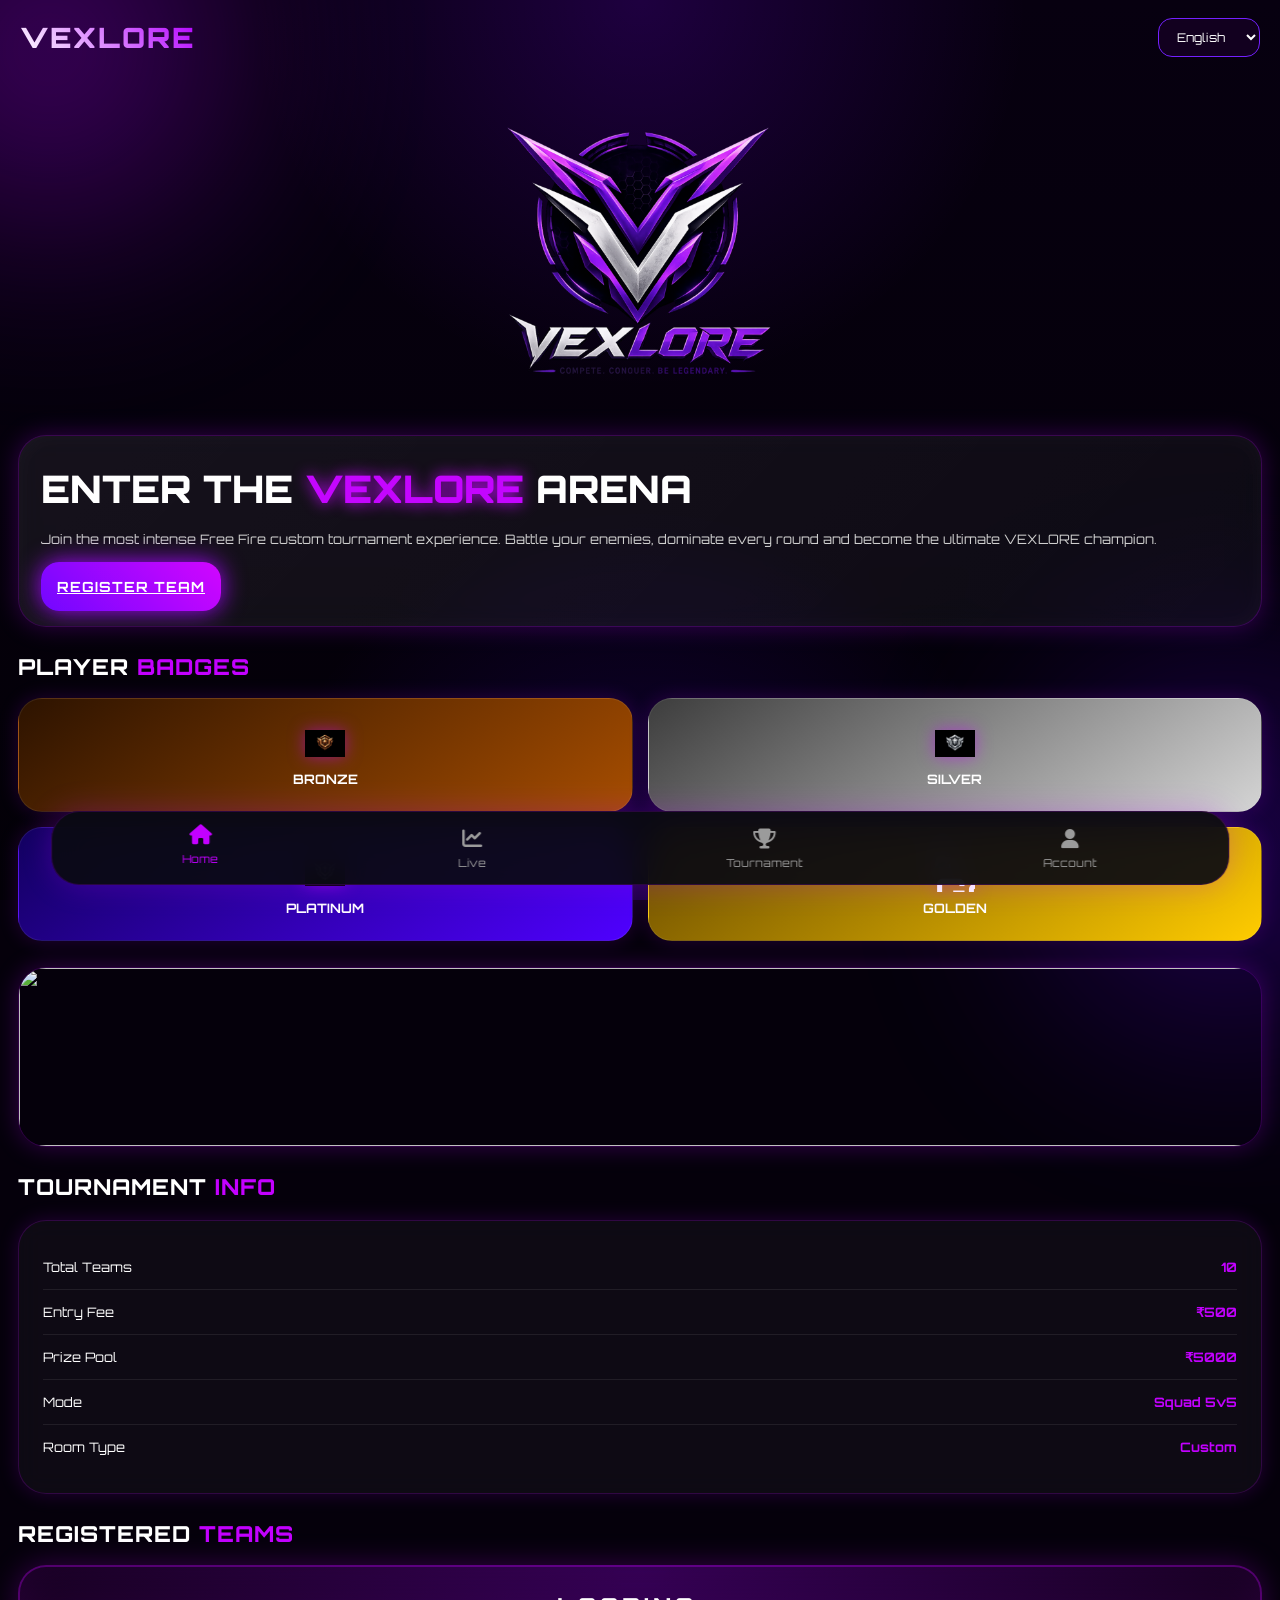
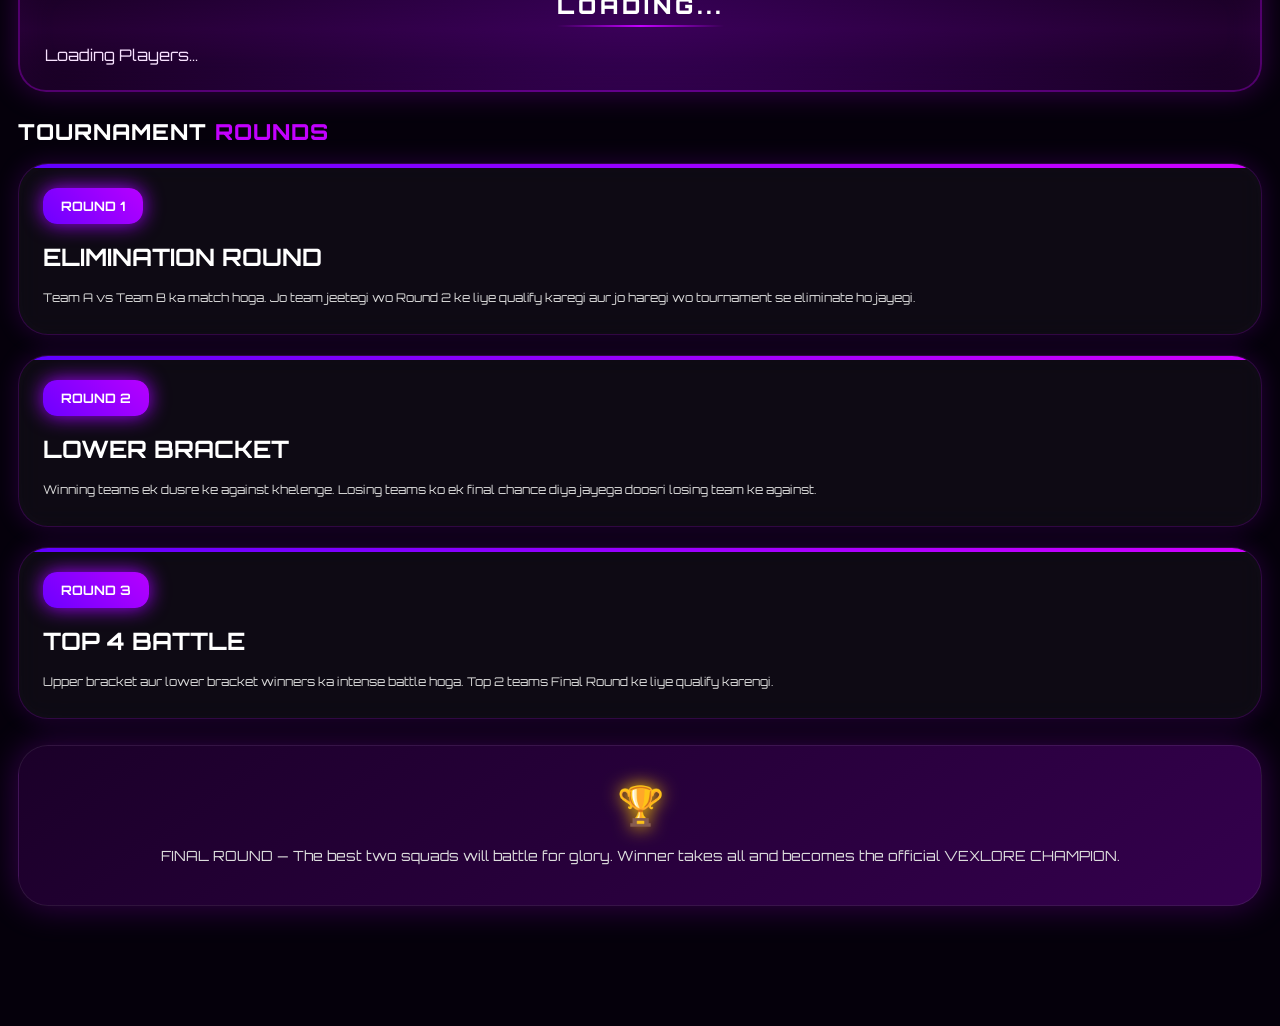
==== index.html @ e5bc8c14 "Add files via upload" ====
<!DOCTYPE html>
<html lang="en">
<head>
<link rel="stylesheet" href="style.css">
<link rel="stylesheet" href="player.css">

<link rel="stylesheet" href="https://cdnjs.cloudflare.com/ajax/libs/font-awesome/6.5.2/css/all.min.css">

<meta charset="UTF-8">
<meta name="viewport" content="width=device-width, initial-scale=1.0">

<title>VEXLORE Tournament</title>

<link href="https://fonts.googleapis.com/css2?family=Orbitron:wght@400;600;700;800;900&display=swap" rel="stylesheet">
</head>

<body>

<div class="glow1"></div>
<div class="glow2"></div>

<!-- HEADER -->

<header>

<div class="logo-text">VEXLORE</div>

<select class="lang-btn">
<option>English</option>
<option>Hinglish</option>
<option>Urdu</option>
</select>

</header>

<!-- LOGO -->

<div class="logo-box">
<img src="logo1.png" alt="logo">
</div>

<div class="main">

<!-- HERO -->

<section class="hero">

<h1>
ENTER THE <span>VEXLORE</span> ARENA
</h1>

<p>
Join the most intense Free Fire custom tournament experience. Battle your enemies, dominate every round and become the ultimate VEXLORE champion.
</p>

<a href="live_control.html" class="hero-btn">
REGISTER TEAM
</a>

</section>

<!-- BADGES -->

<section class="section">

<h2 class="section-title">
PLAYER <span>BADGES</span>
</h2>

<div class="badges">

<div class="badge bronze">
  <img src="bronze.png" alt="Bronze Badge" class="badge-icon">
  BRONZE
</div>

<div class="badge silver">
  <img src="silver.png" alt="Silver Badge" class="badge-icon">
  SILVER
</div>

<div class="badge platinum">
  <img src="platinum.png" alt="Platinum Badge" class="badge-icon">
  PLATINUM
</div>

<div class="badge gold">
  <img src="gold.png" alt="Gold Badge" class="badge-icon">
  GOLDEN
</div>

</div>

</section>

<!-- BANNER SLIDER -->

<section class="section">

<div class="banner-slider">

<div class="slides">

<div class="slide">
<img src="https://images.unsplash.com/photo-1542751371-adc38448a05e?w=1200" alt="">
</div>

<div class="slide">
<img src="https://images.unsplash.com/photo-1511512578047-dfb367046420?w=1200" alt="">
</div>

<div class="slide">
<img src="https://images.unsplash.com/photo-1493711662062-fa541adb3fc8?w=1200" alt="">
</div>

</div>

</div>

</section>



<!-- INFO -->

<section class="section">

<h2 class="section-title">
TOURNAMENT <span>INFO</span>
</h2>

<div class="info-box">

<div class="info-row">
<p>Total Teams</p>
<span>10</span>
</div>

<div class="info-row">
<p>Entry Fee</p>
<span>₹500</span>
</div>

<div class="info-row">
<p>Prize Pool</p>
<span>₹5000</span>
</div>

<div class="info-row">
<p>Mode</p>
<span>Squad 5v5</span>
</div>

<div class="info-row">
<p>Room Type</p>
<span>Custom</span>
</div>

</div>

</section>
<section class="section">

<h2 class="section-title">
REGISTERED <span>TEAMS</span>
</h2>

<div class="live-team-board">

<div class="team-header">
<h3 id="teamName">Loading...</h3>
</div>

<div id="playersList" class="players-list">

<p>Loading Players...</p>

</div>

</div>

</section>





<!-- ROUNDS -->

<section class="section">

<h2 class="section-title">
TOURNAMENT <span>ROUNDS</span>
</h2>

<div class="rounds">

<div class="round-card">

<div class="round-number">
ROUND 1
</div>

<h2>ELIMINATION ROUND</h2>

<p>
Team A vs Team B ka match hoga. Jo team jeetegi wo Round 2 ke liye qualify karegi aur jo haregi wo tournament se eliminate ho jayegi.
</p>

</div>

<div class="round-card">

<div class="round-number">
ROUND 2
</div>

<h2>LOWER BRACKET</h2>

<p>
Winning teams ek dusre ke against khelenge. Losing teams ko ek final chance diya jayega doosri losing team ke against.
</p>

</div>

<div class="round-card">

<div class="round-number">
ROUND 3
</div>

<h2>TOP 4 BATTLE</h2>

<p>
Upper bracket aur lower bracket winners ka intense battle hoga. Top 2 teams Final Round ke liye qualify karengi.
</p>

</div>

</div>

</section>

<!-- FINAL -->

<section class="section">

<div class="final-box">

<h2>🏆</h2>

<p>
FINAL ROUND — The best two squads will battle for glory. Winner takes all and becomes the official VEXLORE CHAMPION.
</p>

</div>

</section>

</div>

<div class="bottom-nav">

<a href="index.html" class="nav-item active">
<div class="nav-icon">
<i class="fa-solid fa-house"></i>
</div>
<p>Home</p>
</a>

<a href="live.html" class="nav-item">
<div class="nav-icon">
<i class="fa-solid fa-chart-line"></i>
</div>
<p>Live</p>
</a>

<a href="tournament.html" class="nav-item">
<div class="nav-icon">
<i class="fa-solid fa-trophy"></i>
</div>
<p>Tournament</p>
</a>

<a href="account.html" class="nav-item">
<div class="nav-icon">
<i class="fa-solid fa-user"></i>
</div>
<p>Account</p>
</a>

</div>

</div>
<script src="https://cdn.jsdelivr.net/npm/@supabase/supabase-js@2"></script>

<script src="index.js"></script>

</body>
</html>
---- style.css ----
*{
margin:0;
padding:0;
box-sizing:border-box;
font-family:'Orbitron',sans-serif;
}

body{
background:#05000b;
color:#fff;
overflow-x:hidden;
padding-bottom:120px;
}

/* BACKGROUND */

body::before{
content:'';
position:fixed;
inset:0;
background:
radial-gradient(circle at top,#7b00ff33,transparent 35%),
radial-gradient(circle at bottom,#4b00ff33,transparent 35%),
linear-gradient(180deg,#070010,#030007);
z-index:-3;
}

body::after{
content:'';
position:fixed;
inset:0;
background:url('https://www.transparenttextures.com/patterns/stardust.png');
opacity:.08;
z-index:-2;
}

/* GLOW */

.glow1,.glow2{
position:fixed;
width:300px;
height:300px;
border-radius:50%;
filter:blur(120px);
z-index:-1;
}

.glow1{
top:-100px;
left:-100px;
background:#ae00ff;
opacity:.45;
}

.glow2{
bottom:-100px;
right:-100px;
background:#5e00ff;
opacity:.4;
}

/* HEADER */

header{
padding:18px 20px;
display:flex;
justify-content:space-between;
align-items:center;
}

.logo-text{
font-size:28px;
font-weight:900;
background:linear-gradient(45deg,#ffffff,#b300ff);
-webkit-background-clip:text;
-webkit-text-fill-color:transparent;
letter-spacing:2px;
}

.lang-btn{
background:#12001f;
border:1px solid #7420ff;
color:#fff;
padding:10px 14px;
border-radius:14px;
outline:none;
font-size:12px;
}

/* LOGO */

.logo-box{
padding:10px 20px 20px;
display:flex;
justify-content:center;
align-items:center;
}

.logo-box{
display:flex;
justify-content:center;
align-items:center;
position:relative;
}

.logo-box img{
width:100%;
max-width:330px;
animation:logoGlow 3s ease-in-out infinite;
}

@keyframes logoGlow{

0%{
transform:scale(1);
filter:
drop-shadow(0 0 10px #b300ff)
drop-shadow(0 0 20px #b300ff);
}

50%{
transform:scale(1.04);
filter:
drop-shadow(0 0 25px #c300ff)
drop-shadow(0 0 50px #c300ff)
drop-shadow(0 0 80px #8a2be2);
}

100%{
transform:scale(1);
filter:
drop-shadow(0 0 10px #b300ff)
drop-shadow(0 0 20px #b300ff);
}

}


/* MAIN WRAPPER */

.main{
padding:0 18px;
}

/* HERO */

.hero{
position:relative;
background:rgba(255,255,255,.04);
border:1px solid rgba(183,0,255,.25);
border-radius:28px;
padding:30px 22px;
overflow:hidden;
box-shadow:
0 0 25px rgba(183,0,255,.25),
inset 0 0 25px rgba(255,255,255,.03);
backdrop-filter:blur(14px);
}

.hero::before{
content:'';
position:absolute;
inset:0;
background:linear-gradient(135deg,#ffffff08,transparent);
pointer-events:none;
}

.hero h1{
font-size:38px;
line-height:1.2;
margin-bottom:15px;
font-weight:900;
}

.hero h1 span{
color:#c300ff;
text-shadow:0 0 15px #c300ff;
}

.hero p{
font-size:13px;
line-height:1.9;
color:#cfcfcf;
margin-bottom:25px;
}

.hero-btn{
width:100%;
padding:16px;
border:none;
border-radius:18px;
font-size:14px;
font-weight:700;
letter-spacing:1px;
color:white;
background:linear-gradient(45deg,#6e00ff,#d100ff);
box-shadow:0 0 25px #a200ff;
}

/* SECTION */

.section{
margin-top:26px;
}

.section-title{
font-size:22px;
font-weight:800;
margin-bottom:18px;
letter-spacing:1px;
}

.section-title span{
color:#c300ff;
}

/* BADGES */

.badges{
display:grid;
grid-template-columns:1fr 1fr;
gap:15px;
}

.badge{
padding:24px 10px;
border-radius:24px;
text-align:center;
font-size:13px;
font-weight:700;
border:1px solid rgba(255,255,255,.08);
box-shadow:0 0 20px rgba(183,0,255,.18);
}

.badge-icon{
font-size:38px;
margin-bottom:12px;
display:block;
}

.bronze{
background:linear-gradient(145deg,#2d1300,#a64d00);
}

.silver{
background:linear-gradient(145deg,#3d3d3d,#d4d4d4);
color:#111;
}

.platinum{
background:linear-gradient(145deg,#12005f,#4f00ff);
}

.gold{
background:linear-gradient(145deg,#6a4b00,#ffcc00);
color:#111;
}

/* INFO BOX */

.info-box{
margin-top:20px;
background:rgba(255,255,255,.04);
border:1px solid rgba(183,0,255,.2);
border-radius:28px;
padding:24px;
backdrop-filter:blur(12px);
box-shadow:0 0 20px rgba(183,0,255,.18);
}

.info-row{
display:flex;
justify-content:space-between;
padding:14px 0;
border-bottom:1px solid rgba(255,255,255,.08);
font-size:13px;
}

.info-row:last-child{
border:none;
}

.info-row span{
color:#c300ff;
font-weight:700;
}

/* ROUND CARDS */

.rounds{
display:flex;
flex-direction:column;
gap:20px;
margin-top:15px;
}

.round-card{
position:relative;
background:rgba(255,255,255,.04);
border:1px solid rgba(183,0,255,.2);
border-radius:30px;
padding:24px;
overflow:hidden;
backdrop-filter:blur(12px);
box-shadow:
0 0 25px rgba(183,0,255,.18),
inset 0 0 20px rgba(255,255,255,.02);
}

.round-card::before{
content:'';
position:absolute;
top:0;
left:0;
width:100%;
height:4px;
background:linear-gradient(90deg,#5f00ff,#d100ff);
}

.round-number{
display:inline-block;
padding:10px 18px;
border-radius:14px;
background:linear-gradient(45deg,#6d00ff,#b700ff);
font-size:13px;
font-weight:700;
margin-bottom:18px;
box-shadow:0 0 20px #a200ff;
}

.round-card h2{
font-size:24px;
margin-bottom:14px;
}

.round-card p{
font-size:12px;
line-height:2;
color:#d7d7d7;
}

/* FINAL BOX */

.final-box{
margin-top:25px;
padding:35px 20px;
border-radius:30px;
background:linear-gradient(145deg,#1b0029,#34004d);
border:1px solid rgba(255,255,255,.08);
text-align:center;
box-shadow:0 0 35px rgba(183,0,255,.28);
}

.final-box h2{
font-size:38px;
margin-bottom:15px;
color:#ffcc00;
text-shadow:0 0 18px #ffcc00;
}

.final-box p{
font-size:14px;
color:#ddd;
line-height:1.9;
}

/* BOTTOM NAV */

.bottom-nav{
position:fixed;
left:50%;
bottom:15px;
transform:translateX(-50%);
width:92%;
padding:14px 10px;
border-radius:28px;
background:rgba(10,10,18,.92);
backdrop-filter:blur(16px);
display:flex;
justify-content:space-around;
align-items:center;
border:1px solid rgba(183,0,255,.18);
box-shadow:0 0 30px rgba(183,0,255,.25);
}

.nav-item{
text-decoration:none;
display:flex;
flex-direction:column;
align-items:center;
font-size:11px;
color:#9b9b9b;
transition:.3s;
}

.nav-item:visited{
color:#9b9b9b;
}

.nav-item:hover{
color:#c300ff;
}

.nav-item.active{
color:#c300ff;
transform:translateY(-4px);
}

.nav-icon{
font-size:20px;
margin-bottom:5px;
}

/* RESPONSIVE */

@media(max-width:400px){

.hero h1{
font-size:31px;
}

.section-title{
font-size:20px;
}

}

/* BANNER SLIDER */

.banner-slider{
margin-top:26px;
width:100%;
height:180px;
border-radius:28px;
overflow:hidden;
position:relative;
border:1px solid rgba(183,0,255,.25);
box-shadow:0 0 25px rgba(183,0,255,.25);
}

.slides{
display:flex;
width:300%;
height:100%;
animation:slide 12s infinite;
}

.slide{
width:100%;
flex-shrink:0;
}

.slide img{
width:100%;
height:100%;
object-fit:cover;
display:block;
}

@keyframes slide{
0%,25%{
transform:translateX(0);
}
33%,58%{
transform:translateX(-100%);
}
66%,91%{
transform:translateX(-200%);
}
100%{
transform:translateX(0);
}
}
---- player.css ----
.live-team-board{
background: radial-gradient(circle at top, rgba(40,0,70,.9), rgba(5,0,10,.95));
border: 2px solid rgba(195,0,255,.4);
border-radius: 28px;
padding: 25px;
overflow: hidden;
backdrop-filter: blur(25px);
box-shadow:
0 0 30px rgba(195,0,255,.25),
inset 0 0 40px rgba(195,0,255,.08);
position: relative;
}

/* ENERGY SCAN LINE (GAME EFFECT) */
.live-team-board::before{
content:"";
position:absolute;
top:-50%;
left:0;
width:100%;
height:200%;
background: linear-gradient(
180deg,
transparent,
rgba(195,0,255,.15),
transparent
);
animation: scanMove 3s linear infinite;
}

@keyframes scanMove{
0%{transform: translateY(-100%);}
100%{transform: translateY(100%);}
}

/* TOP TITLE BAR STYLE */
.team-header{
text-align:center;
margin-bottom:18px;
position:relative;
}

.team-header h3{
font-size:22px;
font-weight:900;
color:#fff;
letter-spacing:4px;
text-transform:uppercase;
position:relative;
display:inline-block;
}

/* glowing underline like game HUD */
.team-header h3::after{
content:"";
display:block;
height:2px;
width:100%;
background: linear-gradient(90deg, transparent, #c300ff, transparent);
margin-top:6px;
animation: lineGlow 2s infinite;
}

@keyframes lineGlow{
0%,100%{opacity:.4;}
50%{opacity:1;}
}

/* PLAYERS AREA */
.players-list{
display:flex;
flex-direction:column;
gap:12px;
}

/* PLAYER CARD (GAME STYLE) */
.player-item{
padding:14px 16px;
border-radius:10px;
background: rgba(10,0,25,.85);
border-left: 4px solid #c300ff;
box-shadow: inset 0 0 20px rgba(195,0,255,.08);
transition:0.2s ease;
position:relative;
overflow:hidden;
}

/* moving highlight like game UI */
.player-item::after{
content:"";
position:absolute;
top:0;
left:-100%;
width:60%;
height:100%;
background: linear-gradient(
90deg,
transparent,
rgba(195,0,255,.25),
transparent
);
animation: shine 2.5s infinite;
}

@keyframes shine{
0%{left:-100%;}
100%{left:200%;}
}

/* hover like selection in game */
.player-item:hover{
transform: scale(1.02);
border-left-color:#ff00ff;
box-shadow: 0 0 20px rgba(195,0,255,.3);
}

.player-item h4{
color:#fff;
font-size:15px;
margin-bottom:3px;
}

.player-item p{
font-size:12px;
color:#cfcfcf;
margin:2px 0;
}




.badge-icon{
  width:40px;
  height:40px;
  display:block;
  margin:0 auto 8px auto;
  object-fit:contain;
  filter: drop-shadow(0 0 8px rgba(195,0,255,.5));
}

.badge{
  text-align:center;
  font-weight:700;
  color:#fff;
}
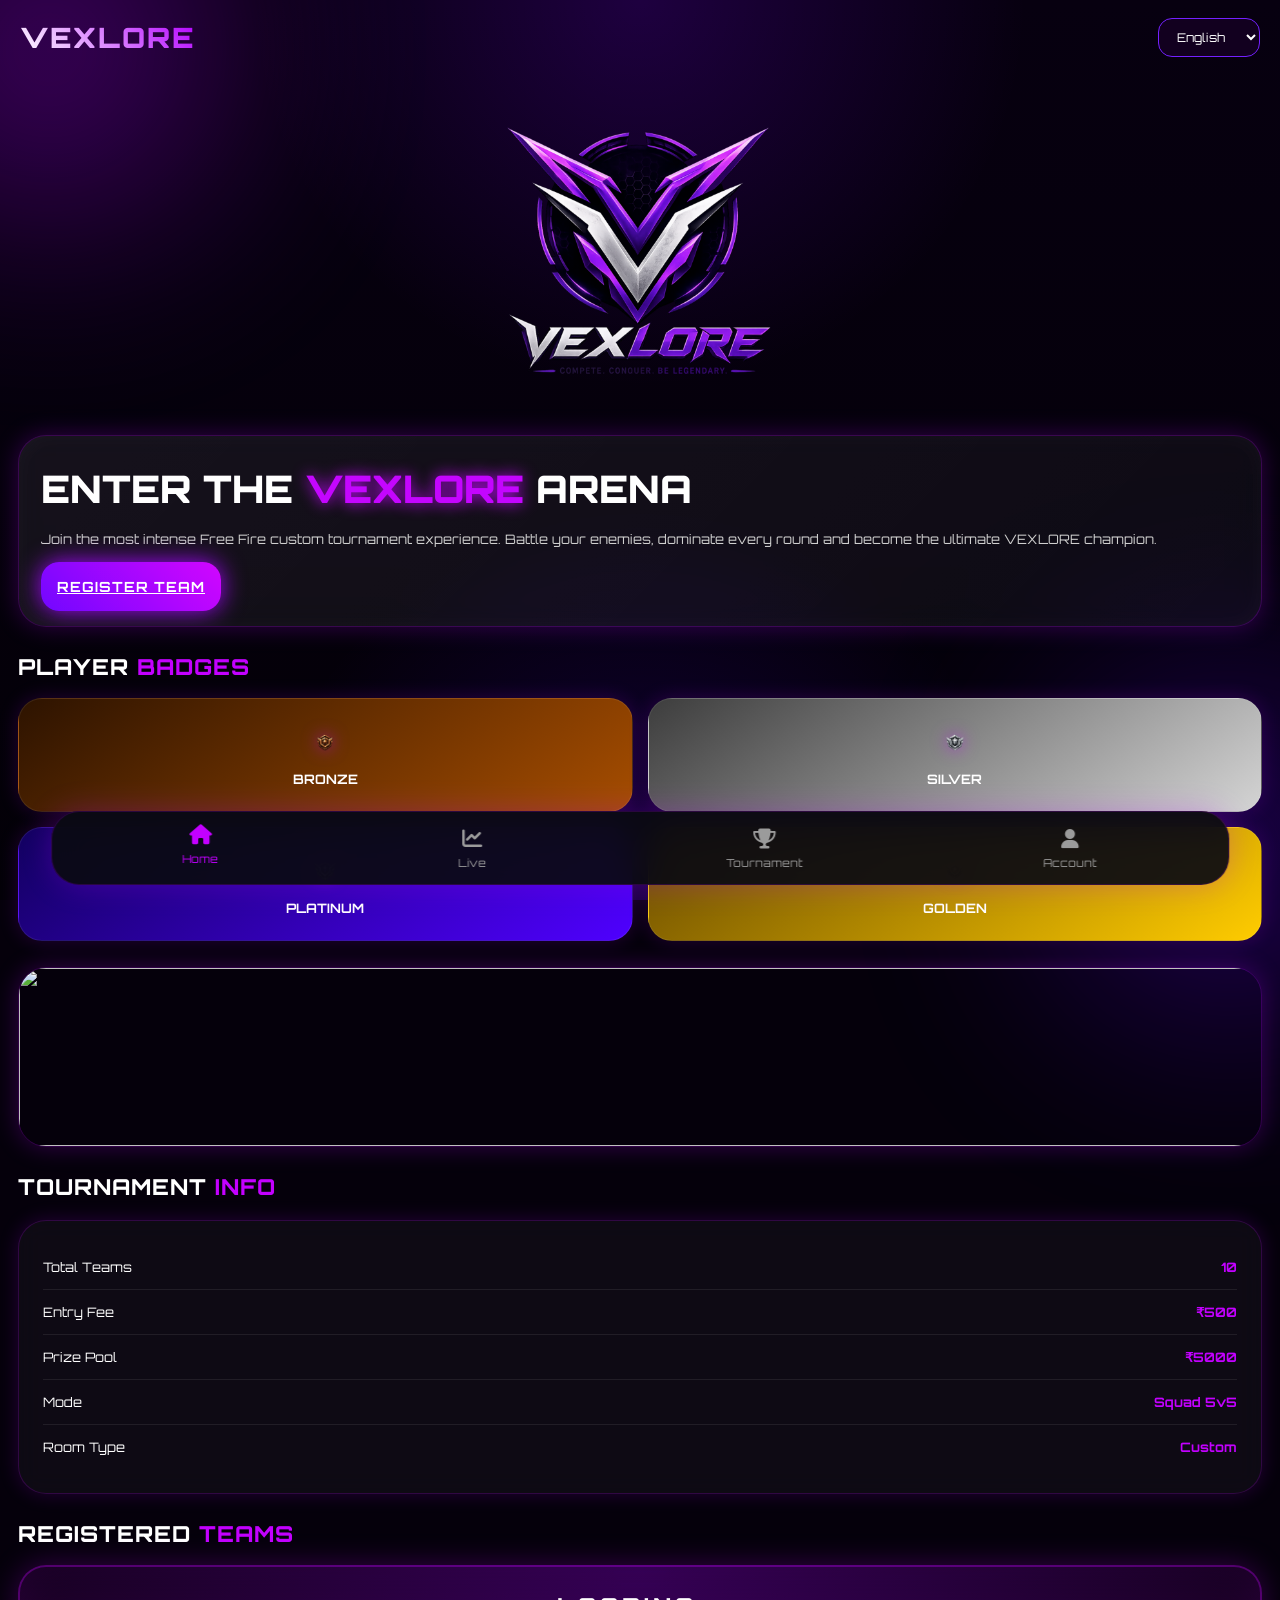
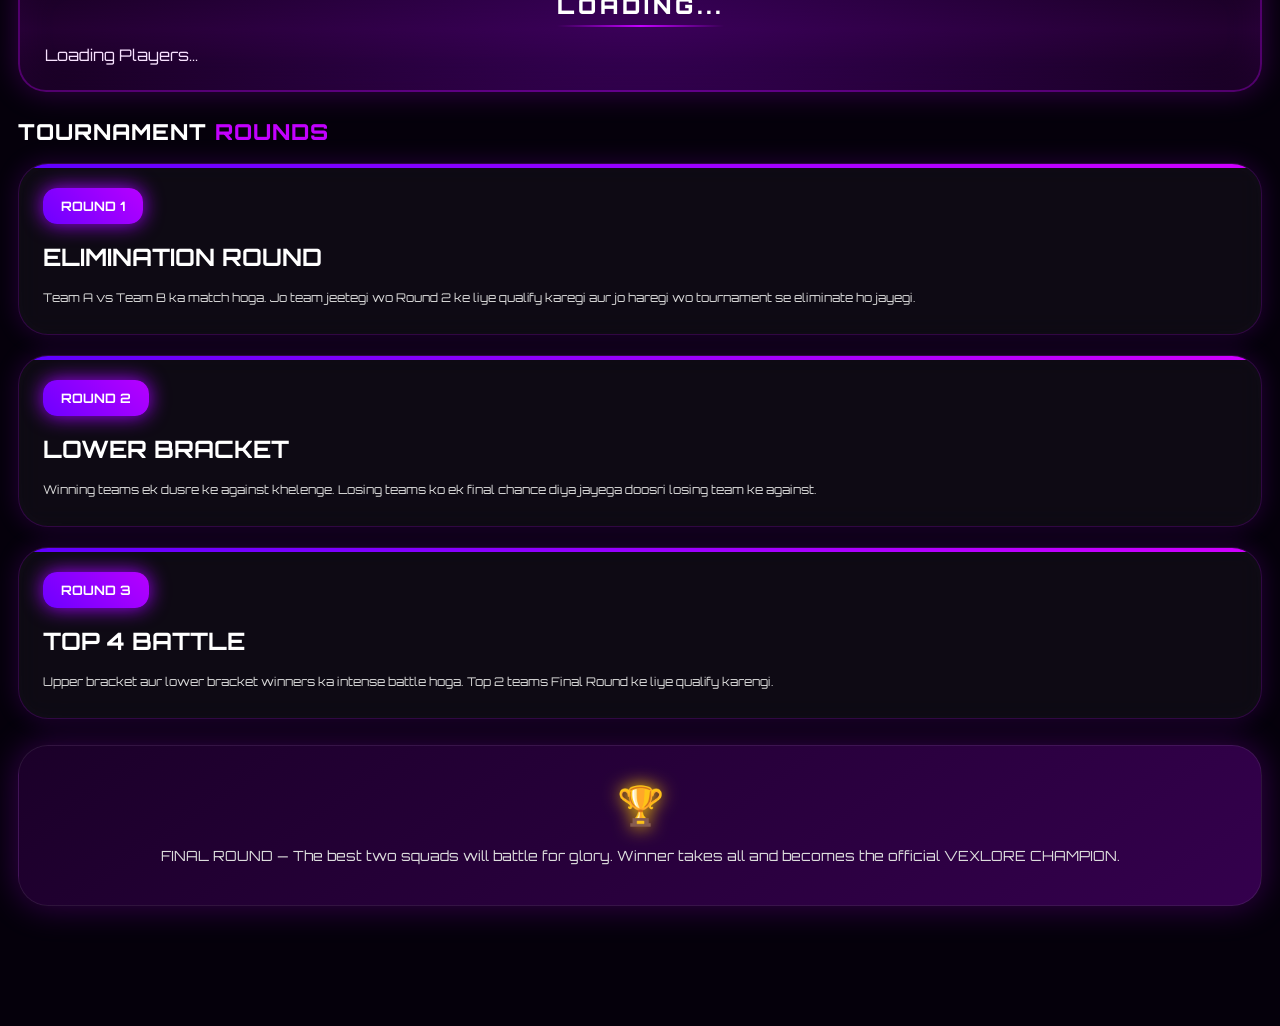
==== commit 5032af7d: "Update index.html" ====
--- a/index.html
+++ b/index.html
@@ -80,12 +80,12 @@
 </div>
 
 <div class="badge platinum">
-  <img src="platinum.png" alt="Platinum Badge" class="badge-icon">
+  <img src="Platinum.png" alt="Platinum Badge" class="badge-icon">
   PLATINUM
 </div>
 
 <div class="badge gold">
-  <img src="gold.png" alt="Gold Badge" class="badge-icon">
+  <img src="golden.png" alt="Gold Badge" class="badge-icon">
   GOLDEN
 </div>
 
@@ -297,4 +297,4 @@
 <script src="index.js"></script>
 
 </body>
-</html>+</html>
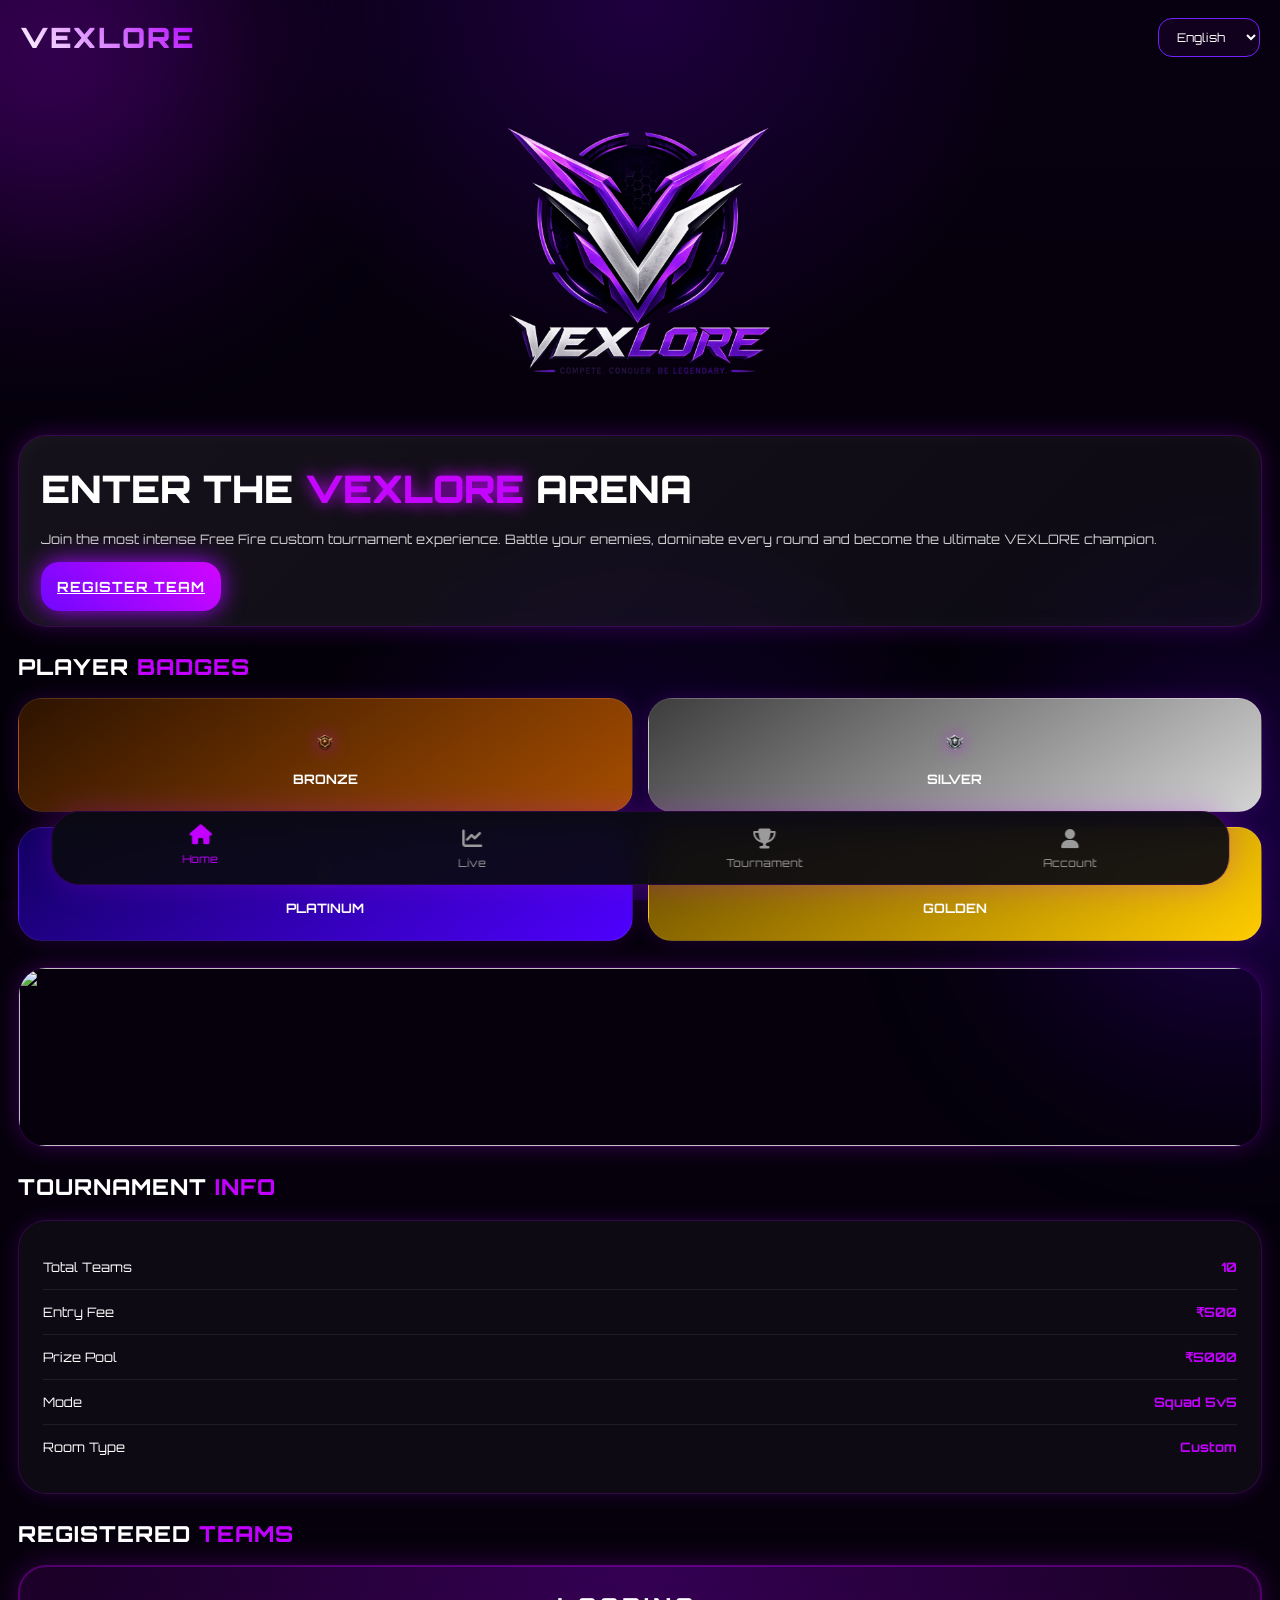
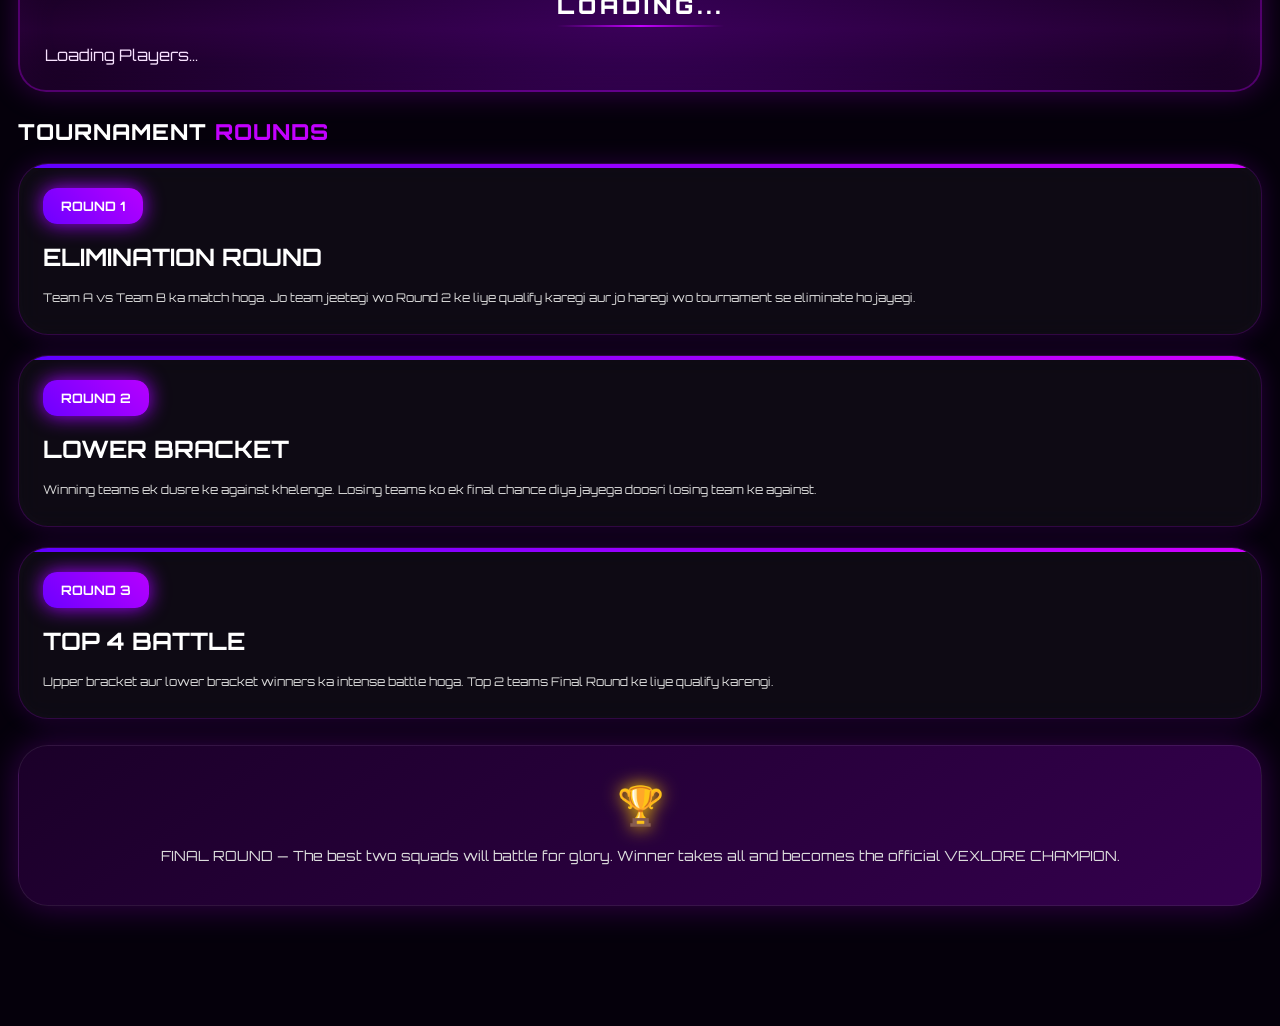
==== commit a36aba74: "Update index.html" ====
--- a/index.html
+++ b/index.html
@@ -53,7 +53,7 @@
 Join the most intense Free Fire custom tournament experience. Battle your enemies, dominate every round and become the ultimate VEXLORE champion.
 </p>
 
-<a href="live_control.html" class="hero-btn">
+<a href="form.html" class="hero-btn">
 REGISTER TEAM
 </a>
 
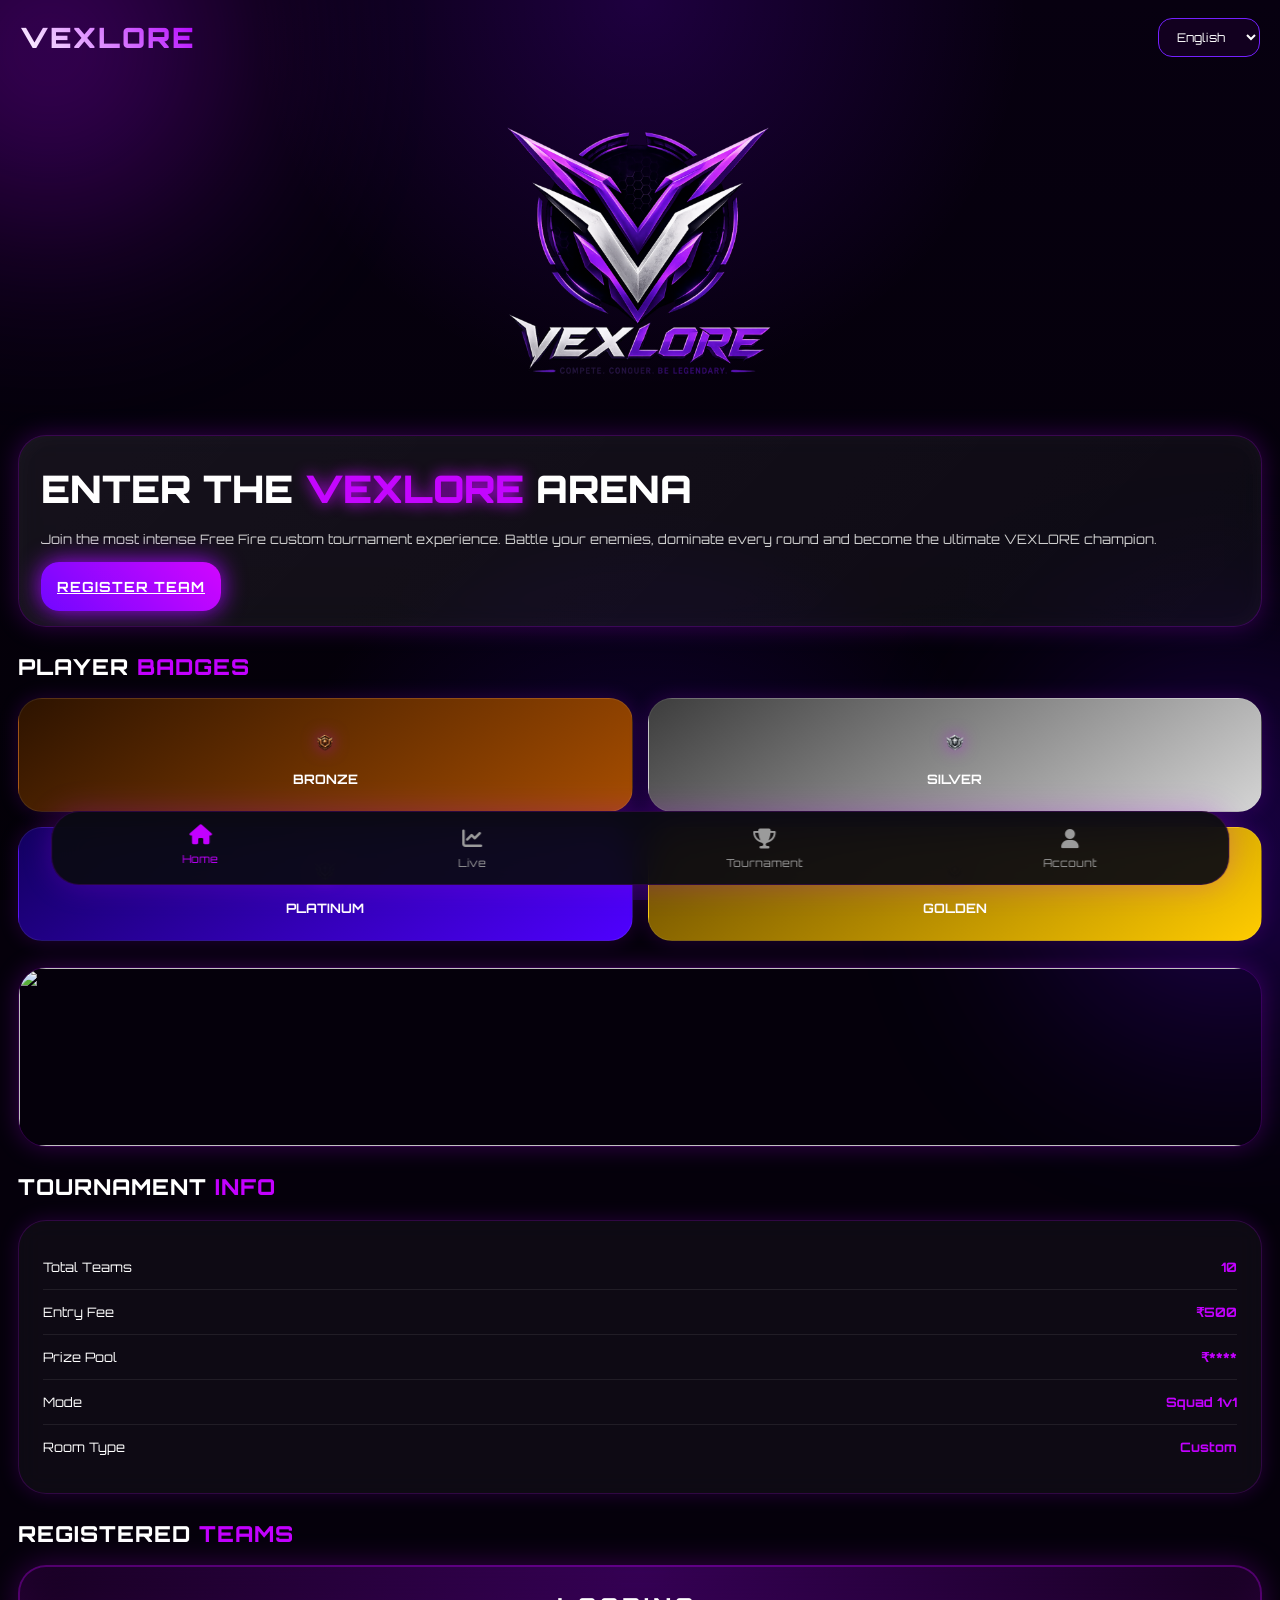
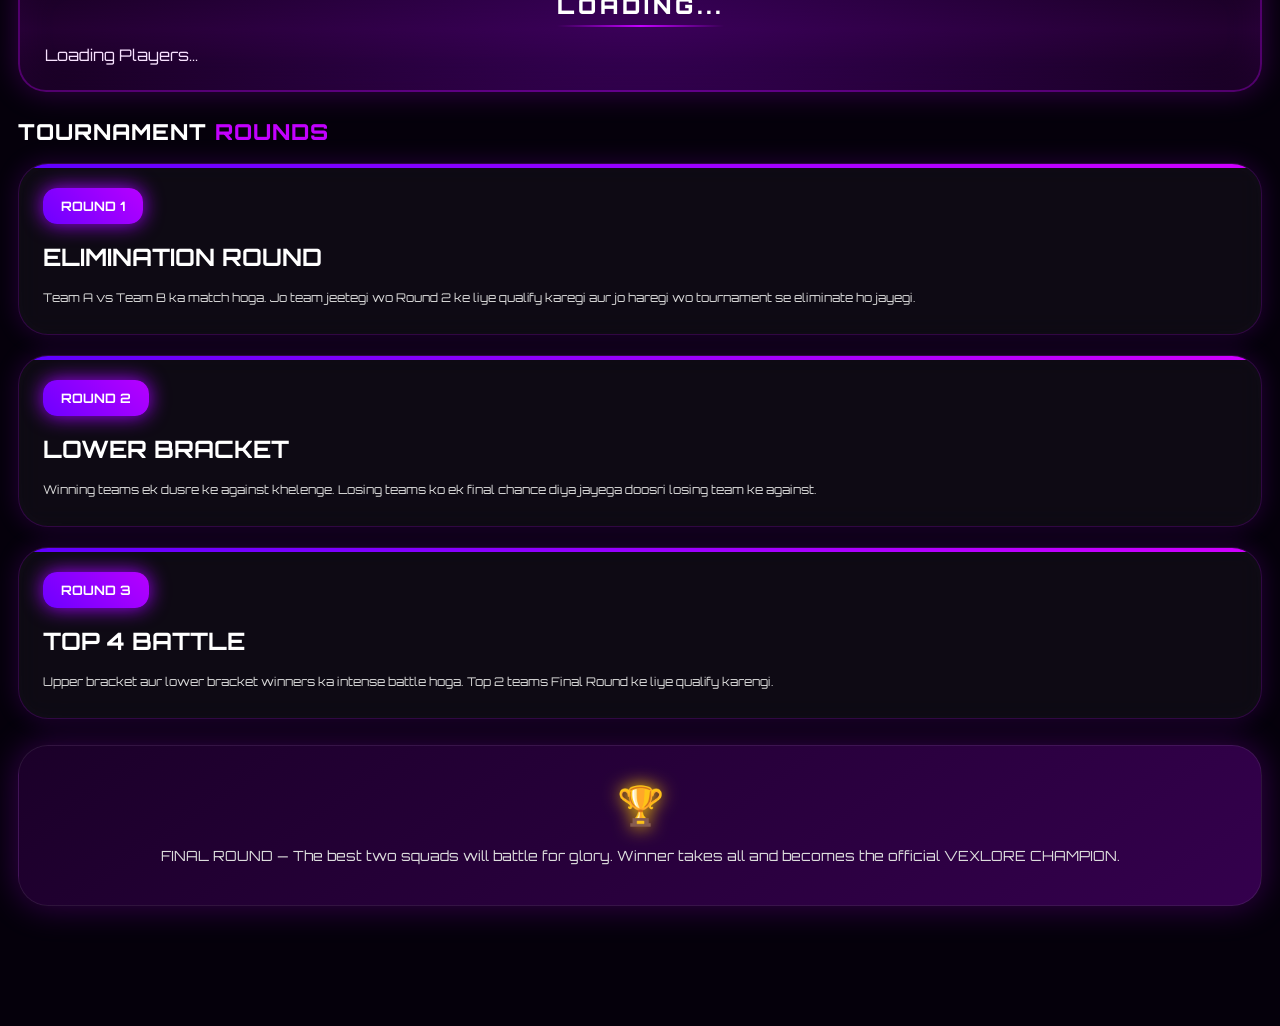
==== commit df73ab79: "Update index.html" ====
--- a/index.html
+++ b/index.html
@@ -3,6 +3,7 @@
 <head>
 <link rel="stylesheet" href="style.css">
 <link rel="stylesheet" href="player.css">
+<link rel="stylesheet" href="slide.css">
 
 <link rel="stylesheet" href="https://cdnjs.cloudflare.com/ajax/libs/font-awesome/6.5.2/css/all.min.css">
 
@@ -102,15 +103,15 @@
 <div class="slides">
 
 <div class="slide">
-<img src="https://images.unsplash.com/photo-1542751371-adc38448a05e?w=1200" alt="">
+<img src="https://i.ibb.co/Z6mjR8yv/1782645423300.png" alt="">
 </div>
 
 <div class="slide">
-<img src="https://images.unsplash.com/photo-1511512578047-dfb367046420?w=1200" alt="">
+<img src="https://i.ibb.co/PZLKtgvT/1782645372697.png" alt="">
 </div>
 
 <div class="slide">
-<img src="https://images.unsplash.com/photo-1493711662062-fa541adb3fc8?w=1200" alt="">
+<img src="https://i.ibb.co/G6kDGfn/1782645742459.png" alt="">
 </div>
 
 </div>
@@ -143,12 +144,12 @@
 
 <div class="info-row">
 <p>Prize Pool</p>
-<span>₹5000</span>
+<span>₹****</span>
 </div>
 
 <div class="info-row">
 <p>Mode</p>
-<span>Squad 5v5</span>
+<span>Squad 1v1</span>
 </div>
 
 <div class="info-row">
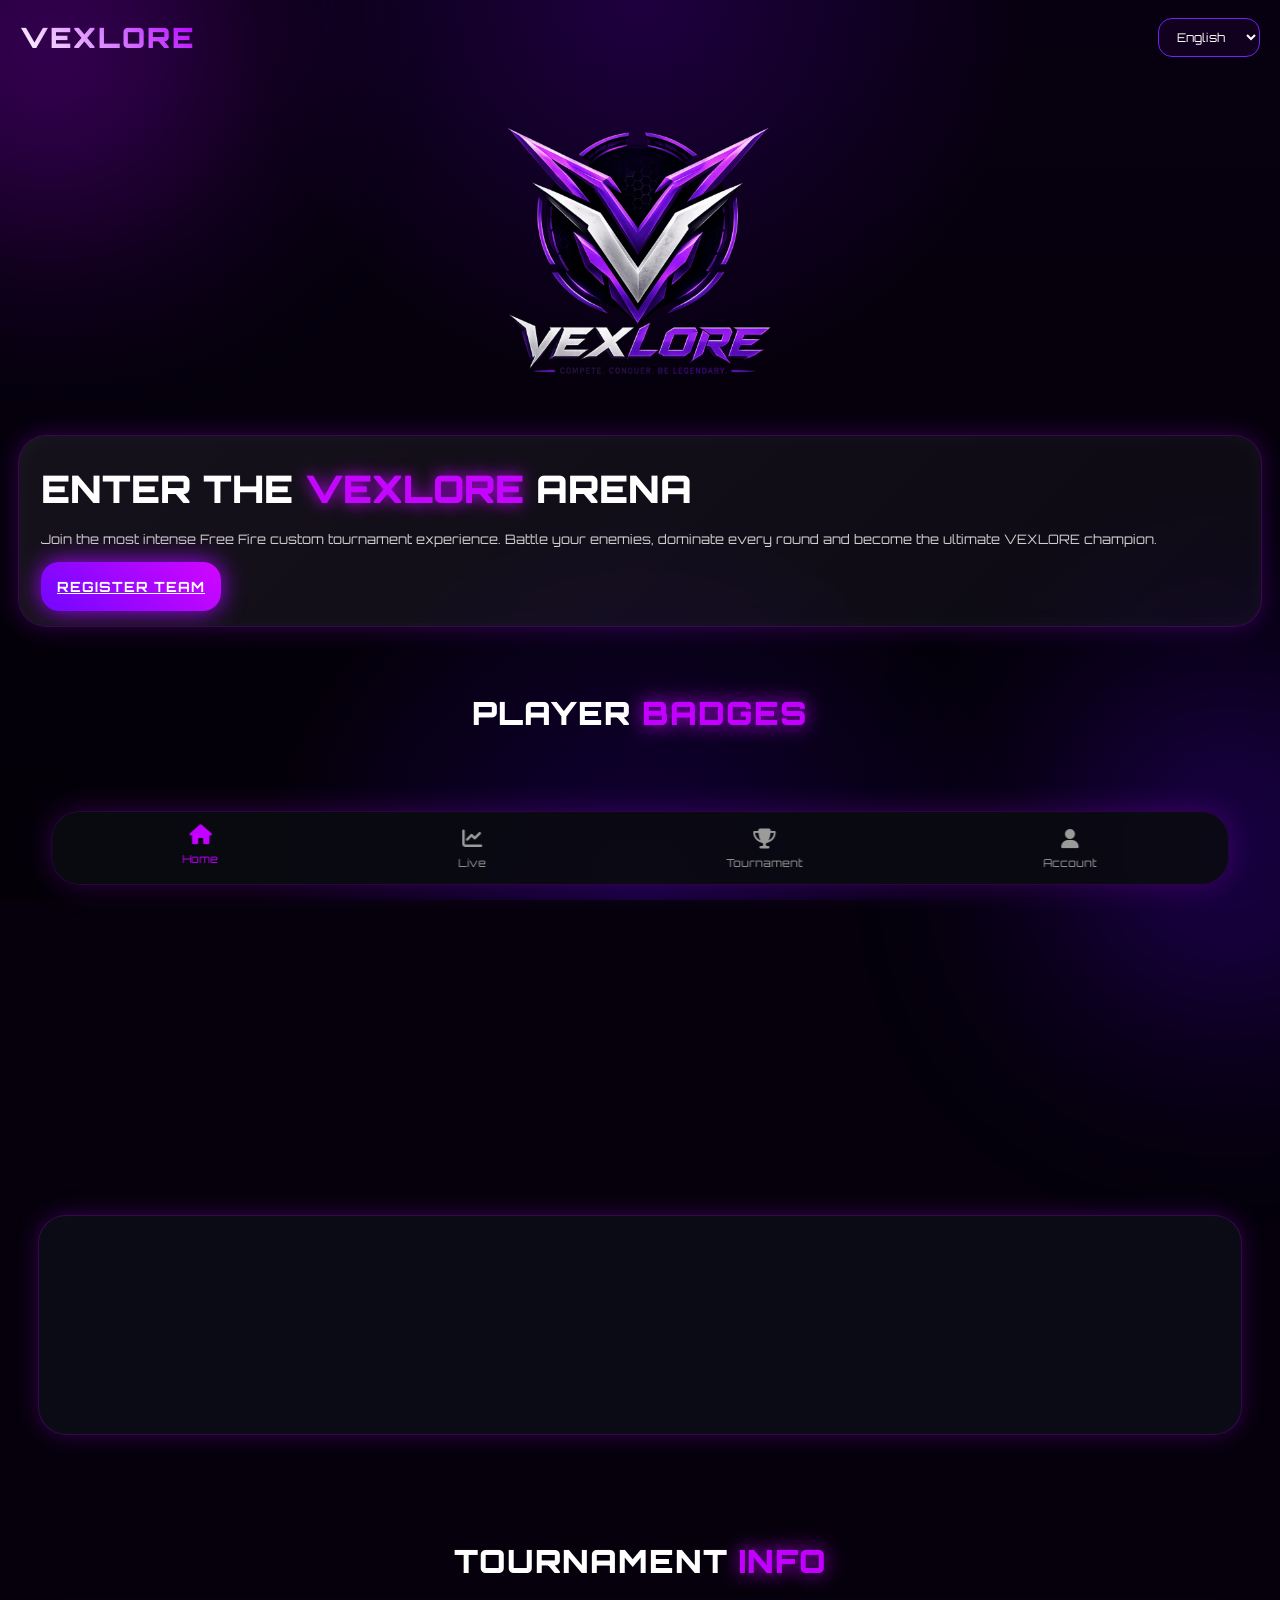
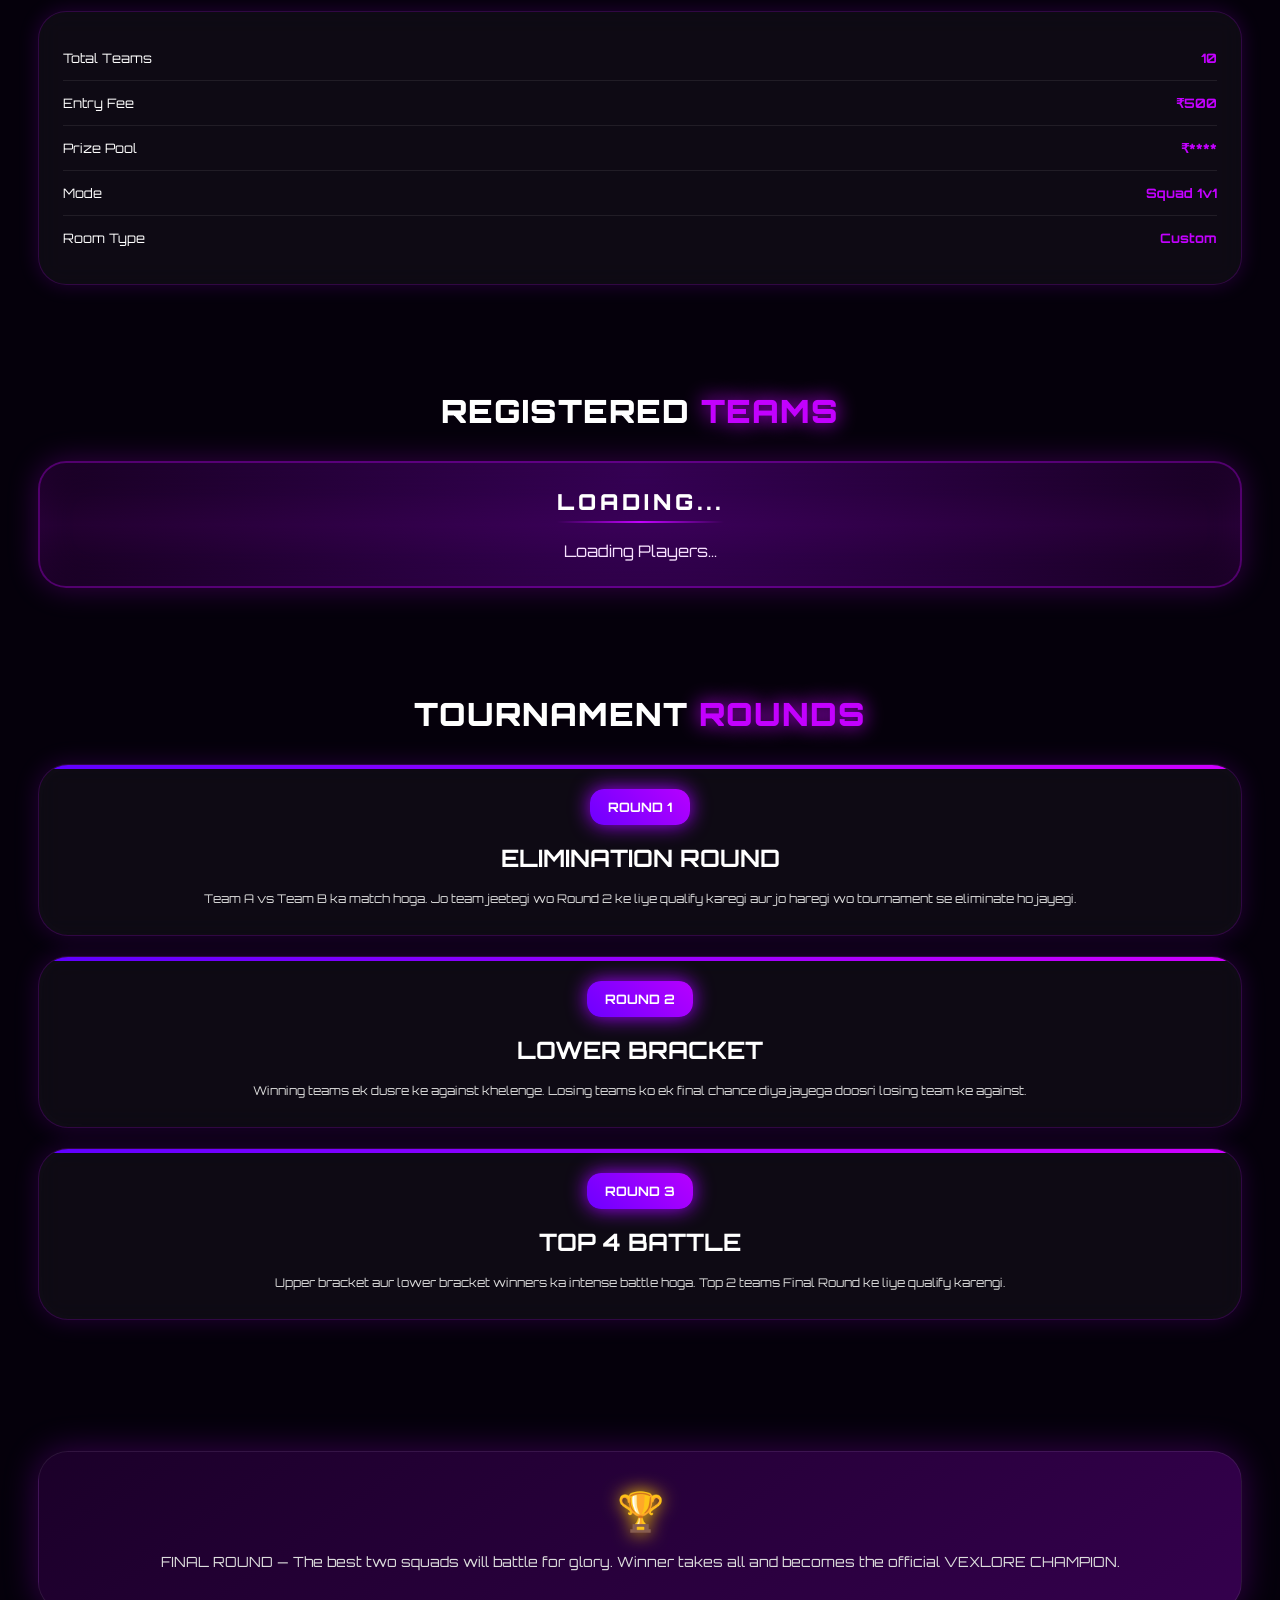
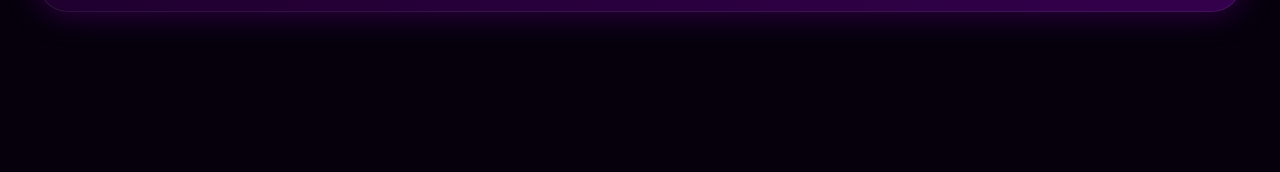
==== commit dfedebef: "Update index.html" ====
--- a/index.html
+++ b/index.html
@@ -4,6 +4,7 @@
 <link rel="stylesheet" href="style.css">
 <link rel="stylesheet" href="player.css">
 <link rel="stylesheet" href="slide.css">
+<link rel="stylesheet" href="badge.css">
 
 <link rel="stylesheet" href="https://cdnjs.cloudflare.com/ajax/libs/font-awesome/6.5.2/css/all.min.css">
 
--- a/style.css
+++ b/style.css
@@ -427,49 +427,3 @@
 
 }
 
-/* BANNER SLIDER */
-
-.banner-slider{
-margin-top:26px;
-width:100%;
-height:180px;
-border-radius:28px;
-overflow:hidden;
-position:relative;
-border:1px solid rgba(183,0,255,.25);
-box-shadow:0 0 25px rgba(183,0,255,.25);
-}
-
-.slides{
-display:flex;
-width:300%;
-height:100%;
-animation:slide 12s infinite;
-}
-
-.slide{
-width:100%;
-flex-shrink:0;
-}
-
-.slide img{
-width:100%;
-height:100%;
-object-fit:cover;
-display:block;
-}
-
-@keyframes slide{
-0%,25%{
-transform:translateX(0);
-}
-33%,58%{
-transform:translateX(-100%);
-}
-66%,91%{
-transform:translateX(-200%);
-}
-100%{
-transform:translateX(0);
-}
-}
--- a/player.css
+++ b/player.css
@@ -126,20 +126,3 @@
 margin:2px 0;
 }
 
-
-
-
-.badge-icon{
-  width:40px;
-  height:40px;
-  display:block;
-  margin:0 auto 8px auto;
-  object-fit:contain;
-  filter: drop-shadow(0 0 8px rgba(195,0,255,.5));
-}
-
-.badge{
-  text-align:center;
-  font-weight:700;
-  color:#fff;
-}
--- a/slide.css
+++ b/slide.css
@@ -0,0 +1,82 @@
+/* IMAGE SHOWCASE */
+
+.banner-slider{
+  width:100%;
+  height:220px;
+  margin-top:26px;
+  position:relative;
+  overflow:hidden;
+  border-radius:28px;
+  background:#0b0b15;
+  border:1px solid rgba(183,0,255,.25);
+  box-shadow:0 0 25px rgba(183,0,255,.25);
+}
+
+.slides{
+  width:100%;
+  height:100%;
+  position:relative;
+}
+
+.slide{
+  position:absolute;
+  inset:0;
+  opacity:0;
+  animation:bannerFade 15s infinite;
+}
+
+.slide:nth-child(1){
+  animation-delay:0s;
+}
+
+.slide:nth-child(2){
+  animation-delay:5s;
+}
+
+.slide:nth-child(3){
+  animation-delay:10s;
+}
+
+.slide img{
+  width:100%;
+  height:100%;
+  object-fit:cover;
+  display:block;
+  animation:imageZoom 15s infinite;
+}
+
+@keyframes bannerFade{
+  0%{
+    opacity:0;
+  }
+
+  8%{
+    opacity:1;
+  }
+
+  28%{
+    opacity:1;
+  }
+
+  36%{
+    opacity:0;
+  }
+
+  100%{
+    opacity:0;
+  }
+}
+
+@keyframes imageZoom{
+  0%{
+    transform:scale(1);
+  }
+
+  50%{
+    transform:scale(1.08);
+  }
+
+  100%{
+    transform:scale(1);
+  }
+}
--- a/badge.css
+++ b/badge.css
@@ -0,0 +1,117 @@
+.section{
+  padding:40px 20px;
+  text-align:center;
+}
+
+.section-title{
+  font-size:32px;
+  font-weight:900;
+  color:#fff;
+  font-family:Orbitron,sans-serif;
+  margin-bottom:30px;
+}
+
+.section-title span{
+  color:#c300ff;
+  text-shadow:0 0 20px #c300ff;
+}
+
+.badges{
+  position:relative;
+  width:100%;
+  max-width:350px;
+  height:320px;
+  margin:auto;
+  overflow:hidden;
+}
+
+.badge{
+  position:absolute;
+  inset:0;
+  display:flex;
+  flex-direction:column;
+  align-items:center;
+  justify-content:center;
+
+  background:rgba(255,255,255,0.05);
+  backdrop-filter:blur(15px);
+
+  border:1px solid rgba(255,255,255,.15);
+  border-radius:25px;
+
+  color:#fff;
+  font-size:24px;
+  font-weight:900;
+  letter-spacing:2px;
+
+  opacity:0;
+  transform:scale(.8);
+  animation:badgeSlider 16s infinite;
+}
+
+.badge:nth-child(1){
+  animation-delay:0s;
+}
+
+.badge:nth-child(2){
+  animation-delay:4s;
+}
+
+.badge:nth-child(3){
+  animation-delay:8s;
+}
+
+.badge:nth-child(4){
+  animation-delay:12s;
+}
+
+.badge-icon{
+  width:min(80vw, 320px);
+  height:min(80vw, 320px);
+  object-fit:contain;
+  margin-bottom:15px;
+
+  filter:
+  drop-shadow(0 0 15px rgba(255,255,255,.5))
+  drop-shadow(0 0 35px rgba(195,0,255,.8));
+
+  animation:float 3s ease-in-out infinite;
+}
+
+@keyframes badgeSlider{
+  0%,20%{
+    opacity:1;
+    transform:scale(1);
+  }
+
+  25%,100%{
+    opacity:0;
+    transform:scale(.8);
+  }
+}
+
+@keyframes float{
+  0%,100%{
+    transform:translateY(0);
+  }
+
+  50%{
+    transform:translateY(-12px);
+  }
+}
+
+.bronze{
+  box-shadow:0 0 30px rgba(205,127,50,.5);
+}
+
+.silver{
+  box-shadow:0 0 30px rgba(192,192,192,.5);
+}
+
+.platinum{
+  box-shadow:0 0 30px rgba(0,255,255,.5);
+}
+
+.gold{
+  box-shadow:0 0 30px rgba(255,215,0,.6);
+}
